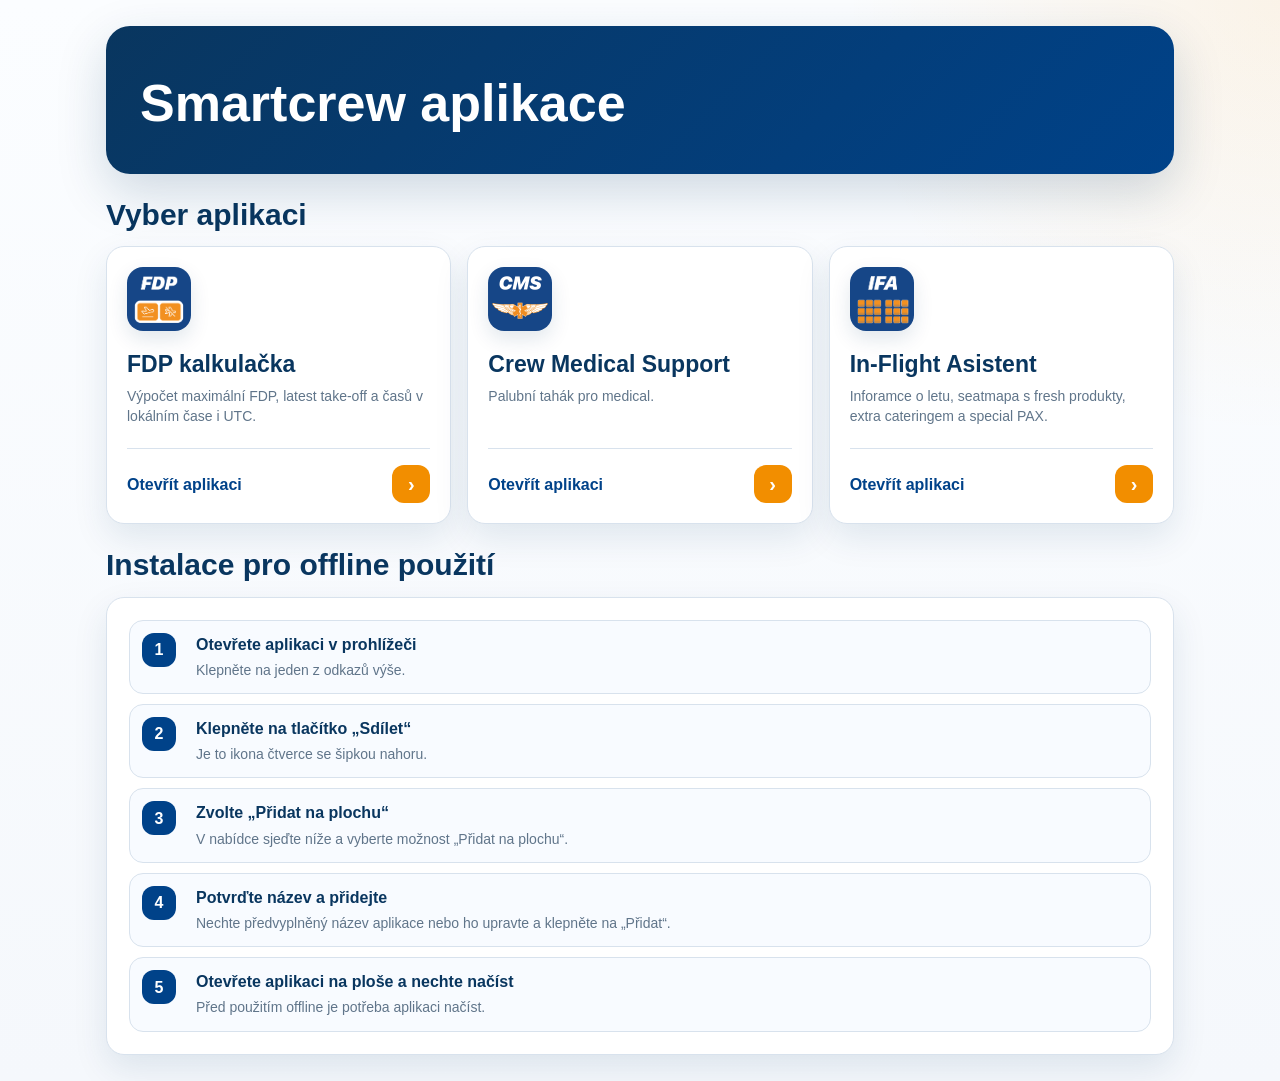
==== index.html @ e9f67f7e "Update index.html" ====
<!DOCTYPE html>
<html lang="cs">
<head>
  <meta charset="UTF-8" />
  <meta name="viewport" content="width=device-width, initial-scale=1, viewport-fit=cover" />
  <title>Smartcrew aplikace</title>
  <meta name="description" content="Rozcestník webových aplikací Smartcrew a návod pro instalaci na iOS." />
  <meta name="theme-color" content="#004289" />
  <meta name="apple-mobile-web-app-capable" content="yes" />
  <meta name="apple-mobile-web-app-status-bar-style" content="default" />
  <meta name="apple-mobile-web-app-title" content="Smartcrew" />

  <style>
    :root {
      --blue: #004289;
      --blue-dark: #09365f;
      --blue-soft: #eaf3fb;
      --orange: #f28e00;
      --orange-dark: #b85c00;
      --orange-soft: #fff3e3;
      --bg: #f5f8fc;
      --panel: #ffffff;
      --panel-soft: #f8fbff;
      --line: #d8e2ed;
      --text: #17324a;
      --muted: #60758a;
      --shadow: 0 14px 34px rgba(9, 54, 95, 0.10);
      --radius: 18px;
    }

    * {
      box-sizing: border-box;
    }

    html {
      scroll-behavior: smooth;
    }

    body {
      margin: 0;
      min-height: 100vh;
      color: var(--text);
      font-family: Inter, -apple-system, BlinkMacSystemFont, "Segoe UI", Roboto, Arial, sans-serif;
      background:
        radial-gradient(circle at top right, rgba(242, 142, 0, 0.09), transparent 26%),
        linear-gradient(180deg, #fbfdff 0%, var(--bg) 100%);
      line-height: 1.45;
    }

    a {
      color: inherit;
    }

    .wrap {
      width: min(1120px, 100%);
      margin: 0 auto;
      padding: 26px;
    }

    .hero {
      position: relative;
      overflow: hidden;
      border-radius: 24px;
      padding: 34px;
      color: #fff;
      background: linear-gradient(135deg, var(--blue-dark), var(--blue));
      box-shadow: 0 18px 50px rgba(9, 54, 95, 0.18);
    }



    .hero-content {
      position: relative;
      z-index: 1;
      max-width: 780px;
    }

    .eyebrow {
      display: inline-flex;
      align-items: center;
      min-height: 30px;
      padding: 6px 12px;
      border-radius: 999px;
      background: rgba(255, 255, 255, 0.14);
      font-size: 12px;
      font-weight: 800;
      letter-spacing: 0.08em;
      text-transform: uppercase;
    }

    h1 {
      margin: 16px 0 10px;
      font-size: clamp(32px, 5vw, 52px);
      line-height: 1.04;
      letter-spacing: 0;
    }

    .subtitle {
      margin: 0;
      max-width: 680px;
      color: rgba(255, 255, 255, 0.88);
      font-size: 17px;
    }

    .quick-actions {
      display: flex;
      flex-wrap: wrap;
      gap: 10px;
      margin-top: 22px;
    }

    .quick-actions a {
      display: inline-flex;
      align-items: center;
      justify-content: center;
      min-height: 46px;
      padding: 10px 14px;
      border: 1px solid rgba(255, 255, 255, 0.22);
      border-radius: 14px;
      background: rgba(255, 255, 255, 0.08);
      color: #fff;
      font-size: 14px;
      font-weight: 800;
      text-decoration: none;
      transition: transform 0.18s ease, background 0.18s ease, border-color 0.18s ease;
    }

    .quick-actions a:hover,
    .quick-actions a:focus-visible {
      transform: translateY(-1px);
      background: rgba(255, 255, 255, 0.16);
      border-color: rgba(255, 255, 255, 0.36);
      outline: none;
    }

    .section {
      margin-top: 24px;
    }

    .section-head {
      display: flex;
      align-items: end;
      justify-content: space-between;
      gap: 18px;
      margin-bottom: 14px;
    }

    h2 {
      margin: 0;
      color: var(--blue-dark);
      font-size: clamp(22px, 3vw, 30px);
      line-height: 1.14;
    }

    .section-note {
      margin: 0;
      max-width: 520px;
      color: var(--muted);
      font-size: 14px;
    }

    .app-grid {
      display: grid;
      grid-template-columns: repeat(3, minmax(0, 1fr));
      gap: 16px;
    }

    .app-card {
      display: flex;
      min-height: 250px;
      flex-direction: column;
      justify-content: space-between;
      gap: 22px;
      padding: 20px;
      border: 1px solid var(--line);
      border-radius: var(--radius);
      background: var(--panel);
      box-shadow: var(--shadow);
      text-decoration: none;
      transition: transform 0.18s ease, box-shadow 0.18s ease, border-color 0.18s ease;
    }

    .app-card:hover,
    .app-card:focus-visible {
      transform: translateY(-3px);
      border-color: rgba(242, 142, 0, 0.5);
      box-shadow: 0 18px 42px rgba(9, 54, 95, 0.16);
      outline: none;
    }

    .icon {
      display: inline-flex;
      align-items: center;
      justify-content: center;
      width: 64px;
      height: 64px;
      border-radius: 16px;
      background: #fff;
      box-shadow: 0 8px 20px rgba(9, 54, 95, 0.12);
      overflow: hidden;
    }

    .icon img {
      display: block;
      width: 100%;
      height: 100%;
      object-fit: cover;
    }

    .app-card h3 {
      margin: 14px 0 8px;
      color: var(--blue-dark);
      font-size: 23px;
      line-height: 1.15;
    }

    .app-card p {
      margin: 0;
      color: var(--muted);
      font-size: 14px;
    }

    .open-row {
      display: flex;
      align-items: center;
      justify-content: space-between;
      gap: 12px;
      padding-top: 16px;
      border-top: 1px solid var(--line);
      color: var(--blue);
      font-weight: 900;
    }

    .arrow {
      display: inline-flex;
      align-items: center;
      justify-content: center;
      width: 38px;
      height: 38px;
      border-radius: 12px;
      background: var(--orange);
      color: #fff;
      font-size: 20px;
      line-height: 1;
    }

    .install-panel {
      padding: 22px;
      border: 1px solid var(--line);
      border-radius: var(--radius);
      background: var(--panel);
      box-shadow: var(--shadow);
    }

    .steps {
      display: grid;
      gap: 10px;
      margin: 0;
      padding: 0;
      list-style: none;
      counter-reset: steps;
    }

    .steps li {
      display: grid;
      grid-template-columns: 42px 1fr;
      gap: 12px;
      align-items: start;
      padding: 12px;
      border: 1px solid var(--line);
      border-radius: 14px;
      background: var(--panel-soft);
      counter-increment: steps;
    }

    .steps li::before {
      content: counter(steps);
      display: inline-flex;
      align-items: center;
      justify-content: center;
      width: 34px;
      height: 34px;
      border-radius: 12px;
      background: var(--blue);
      color: #fff;
      font-weight: 900;
    }

    .steps strong {
      display: block;
      margin-bottom: 2px;
      color: var(--blue-dark);
    }

    .steps span {
      color: var(--muted);
      font-size: 14px;
    }

    .footer {
      margin-top: 22px;
      padding: 16px 18px;
      border: 1px solid var(--line);
      border-radius: 16px;
      background: rgba(255, 255, 255, 0.74);
      color: var(--muted);
      font-size: 13px;
      text-align: center;
    }

    @media (max-width: 920px) {
      .app-grid {
        grid-template-columns: 1fr;
      }

      .app-card {
        min-height: 0;
      }
    }

    @media (max-width: 640px) {
      .wrap {
        padding: 14px;
      }

      .hero {
        border-radius: 18px;
        padding: 24px 18px;
      }

      .hero::after {
        width: 190px;
        height: 190px;
        right: -76px;
        bottom: -86px;
      }

      .subtitle {
        font-size: 15px;
      }

      .quick-actions a {
        width: 100%;
      }

      .section-head {
        display: block;
      }

      .section-note {
        margin-top: 8px;
      }

      .app-card,
      .install-panel {
        padding: 16px;
        border-radius: 16px;
      }

      .steps li {
        grid-template-columns: 36px 1fr;
        gap: 10px;
      }
      .steps li::before {
        width: 30px;
        height: 30px;
        border-radius: 10px;
      }
    }
  </style>
</head>
<body>
  <main class="wrap">
    <section class="hero" aria-labelledby="page-title">
      <div class="hero-content">
        <h1 id="page-title">Smartcrew aplikace</h1>
              </div>
    </section>

    <section class="section" aria-labelledby="apps-title">
      <div class="section-head">
        <h2 id="apps-title">Vyber aplikaci</h2>
      </div>

      <div class="app-grid">
        <a class="app-card" href="https://smartcrew.cz/fdp/">
          <div>
            <span class="icon" aria-hidden="true"><img src="icon-fdp.png" alt="" /></span>
            <h3>FDP kalkulačka</h3>
            <p>Výpočet maximální FDP, latest take-off a časů v lokálním čase i UTC.</p>
          </div>
          <div class="open-row">
            <span>Otevřít aplikaci</span>
            <span class="arrow" aria-hidden="true">›</span>
          </div>
        </a>

        <a class="app-card" href="https://smartcrew.cz/cms/">
          <div>
            <span class="icon" aria-hidden="true"><img src="icon-cms.png" alt="" /></span>
            <h3>Crew Medical Support</h3>
            <p>Palubní tahák pro medical.</p>
          </div>
          <div class="open-row">
            <span>Otevřít aplikaci</span>
            <span class="arrow" aria-hidden="true">›</span>
          </div>
        </a>

        <a class="app-card" href="https://smartcrew.cz/ifa/">
          <div>
            <span class="icon" aria-hidden="true"><img src="icon-ifa.png" alt="" /></span>
            <h3>In-Flight Asistent</h3>
            <p>Inforamce o letu, seatmapa s fresh produkty, extra cateringem a special PAX.</p>
          </div>
          <div class="open-row">
            <span>Otevřít aplikaci</span>
            <span class="arrow" aria-hidden="true">›</span>
          </div>
        </a>
      </div>
    </section>

    <section class="section" id="ios" aria-labelledby="ios-title">
      <div class="section-head">
        <h2 id="ios-title">Instalace pro offline použití</h2>
      </div>

      <div class="install-panel">
        <ol class="steps">
          <li>
            <div>
              <strong>Otevřete aplikaci v prohlížeči</strong>
              <span>Klepněte na jeden z odkazů výše.</span>
            </div>
          </li>
          <li>
            <div>
              <strong>Klepněte na tlačítko „Sdílet“</strong>
              <span>Je to ikona čtverce se šipkou nahoru.</span>
            </div>
          </li>
          <li>
            <div>
              <strong>Zvolte „Přidat na plochu“</strong>
              <span>V nabídce sjeďte níže a vyberte možnost „Přidat na plochu“.</span>
            </div>
          </li>
          <li>
            <div>
              <strong>Potvrďte název a přidejte</strong>
              <span>Nechte předvyplněný název aplikace nebo ho upravte a klepněte na „Přidat“.</span>
            </div>
          </li>
            <li>
            <div>
              <strong>Otevřete aplikaci na ploše a nechte načíst</strong>
              <span>Před použitím offline je potřeba aplikaci načíst.</span>
            </div>
          </li>
        </ol>
      </div>
    </section>

    
  </main>
</body>
</html>
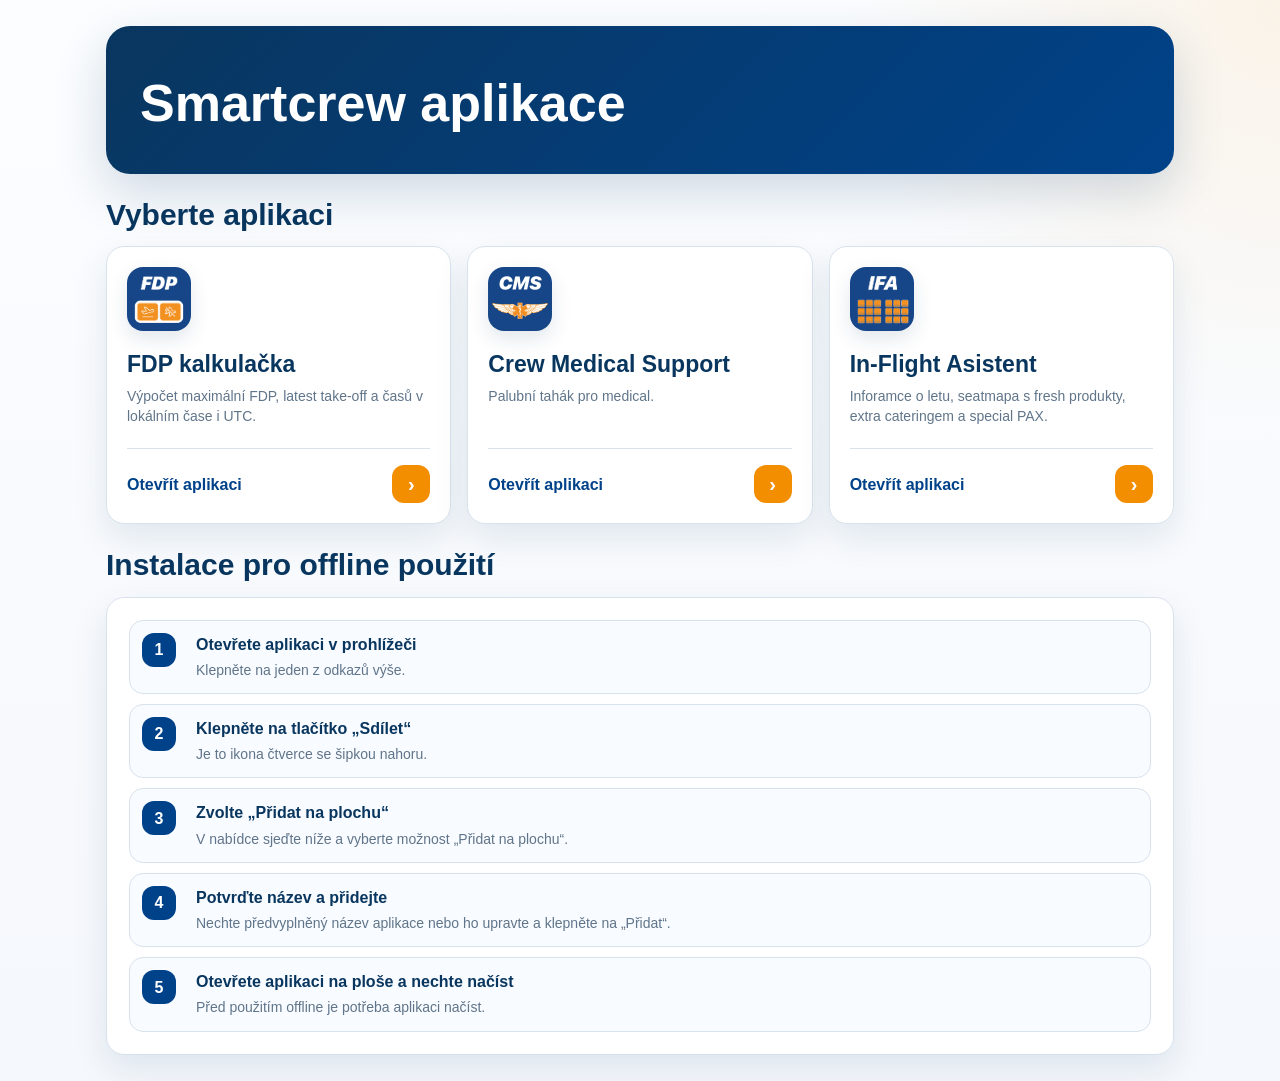
==== commit f7cb1f2c: "Update index.html" ====
--- a/index.html
+++ b/index.html
@@ -4,7 +4,7 @@
   <meta charset="UTF-8" />
   <meta name="viewport" content="width=device-width, initial-scale=1, viewport-fit=cover" />
   <title>Smartcrew aplikace</title>
-  <meta name="description" content="Rozcestník webových aplikací Smartcrew a návod pro instalaci na iOS." />
+  <meta name="description" content="Rozcestník webových aplikací Smartcrew a návod pro instalaci" />
   <meta name="theme-color" content="#004289" />
   <meta name="apple-mobile-web-app-capable" content="yes" />
   <meta name="apple-mobile-web-app-status-bar-style" content="default" />
@@ -379,7 +379,7 @@
 
     <section class="section" aria-labelledby="apps-title">
       <div class="section-head">
-        <h2 id="apps-title">Vyber aplikaci</h2>
+        <h2 id="apps-title">Vyberte aplikaci</h2>
       </div>
 
       <div class="app-grid">
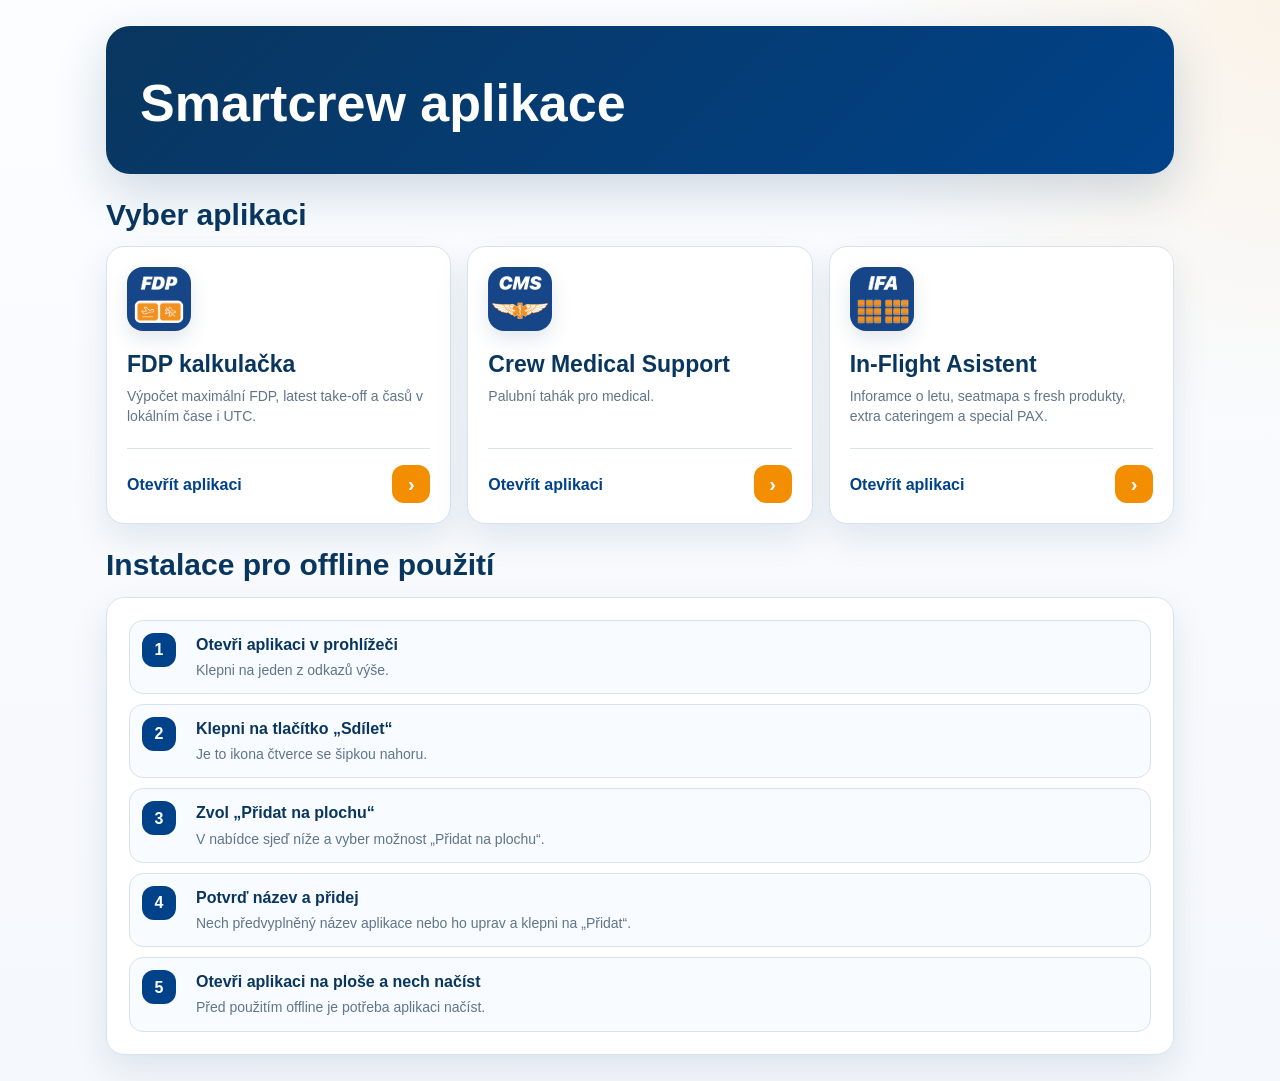
==== commit efd77890: "Update index.html" ====
--- a/index.html
+++ b/index.html
@@ -4,11 +4,20 @@
   <meta charset="UTF-8" />
   <meta name="viewport" content="width=device-width, initial-scale=1, viewport-fit=cover" />
   <title>Smartcrew aplikace</title>
-  <meta name="description" content="Rozcestník webových aplikací Smartcrew a návod pro instalaci" />
+  <meta name="description" content="Rozcestník webových aplikací Smartcrew a návod pro instalaci jako PWA na iOS." />
   <meta name="theme-color" content="#004289" />
   <meta name="apple-mobile-web-app-capable" content="yes" />
   <meta name="apple-mobile-web-app-status-bar-style" content="default" />
   <meta name="apple-mobile-web-app-title" content="Smartcrew" />
+
+  <!-- Google tag (gtag.js) -->
+  <script async src="https://www.googletagmanager.com/gtag/js?id=G-8K2XQ1VC02"></script>
+  <script>
+    window.dataLayer = window.dataLayer || [];
+    function gtag(){dataLayer.push(arguments);}
+    gtag("js", new Date());
+    gtag("config", "G-8K2XQ1VC02");
+  </script>
 
   <style>
     :root {
@@ -379,11 +388,11 @@
 
     <section class="section" aria-labelledby="apps-title">
       <div class="section-head">
-        <h2 id="apps-title">Vyberte aplikaci</h2>
+        <h2 id="apps-title">Vyber aplikaci</h2>
       </div>
 
       <div class="app-grid">
-        <a class="app-card" href="https://smartcrew.cz/fdp/">
+        <a class="app-card" href="https://smartcrew.cz/fdp/" data-app-name="FDP kalkulačka">
           <div>
             <span class="icon" aria-hidden="true"><img src="icon-fdp.png" alt="" /></span>
             <h3>FDP kalkulačka</h3>
@@ -395,7 +404,7 @@
           </div>
         </a>
 
-        <a class="app-card" href="https://smartcrew.cz/cms/">
+        <a class="app-card" href="https://smartcrew.cz/cms/" data-app-name="Crew Medical Support">
           <div>
             <span class="icon" aria-hidden="true"><img src="icon-cms.png" alt="" /></span>
             <h3>Crew Medical Support</h3>
@@ -407,7 +416,7 @@
           </div>
         </a>
 
-        <a class="app-card" href="https://smartcrew.cz/ifa/">
+        <a class="app-card" href="https://smartcrew.cz/ifa/" data-app-name="In-Flight Asistent">
           <div>
             <span class="icon" aria-hidden="true"><img src="icon-ifa.png" alt="" /></span>
             <h3>In-Flight Asistent</h3>
@@ -421,7 +430,7 @@
       </div>
     </section>
 
-    <section class="section" id="ios" aria-labelledby="ios-title">
+       <section class="section" id="ios" aria-labelledby="ios-title">
       <div class="section-head">
         <h2 id="ios-title">Instalace pro offline použití</h2>
       </div>
@@ -430,31 +439,31 @@
         <ol class="steps">
           <li>
             <div>
-              <strong>Otevřete aplikaci v prohlížeči</strong>
-              <span>Klepněte na jeden z odkazů výše.</span>
+              <strong>Otevři aplikaci v prohlížeči</strong>
+              <span>Klepni na jeden z odkazů výše.</span>
             </div>
           </li>
           <li>
             <div>
-              <strong>Klepněte na tlačítko „Sdílet“</strong>
+              <strong>Klepni na tlačítko „Sdílet“</strong>
               <span>Je to ikona čtverce se šipkou nahoru.</span>
             </div>
           </li>
           <li>
             <div>
-              <strong>Zvolte „Přidat na plochu“</strong>
-              <span>V nabídce sjeďte níže a vyberte možnost „Přidat na plochu“.</span>
+              <strong>Zvol „Přidat na plochu“</strong>
+              <span>V nabídce sjeď níže a vyber možnost „Přidat na plochu“.</span>
             </div>
           </li>
           <li>
             <div>
-              <strong>Potvrďte název a přidejte</strong>
-              <span>Nechte předvyplněný název aplikace nebo ho upravte a klepněte na „Přidat“.</span>
+              <strong>Potvrď název a přidej</strong>
+              <span>Nech předvyplněný název aplikace nebo ho uprav a klepni na „Přidat“.</span>
             </div>
           </li>
             <li>
             <div>
-              <strong>Otevřete aplikaci na ploše a nechte načíst</strong>
+              <strong>Otevři aplikaci na ploše a nech načíst</strong>
               <span>Před použitím offline je potřeba aplikaci načíst.</span>
             </div>
           </li>
@@ -464,5 +473,40 @@
 
     
   </main>
+
+  <script>
+    const sendAnalyticsEvent = (eventName, params = {}) => {
+      if (typeof gtag !== "function") return;
+
+      gtag("event", eventName, {
+        ...params,
+        transport_type: "beacon"
+      });
+    };
+
+    document.querySelectorAll("[data-app-name]").forEach((link) => {
+      link.addEventListener("click", () => {
+        sendAnalyticsEvent("select_app", {
+          app_name: link.dataset.appName,
+          link_url: link.href
+        });
+      });
+    });
+
+    window.addEventListener("appinstalled", () => {
+      sendAnalyticsEvent("pwa_installed", {
+        app_name: "Smartcrew rozcestník"
+      });
+    });
+
+    const isStandalone = window.matchMedia("(display-mode: standalone)").matches || window.navigator.standalone === true;
+
+    if (isStandalone && sessionStorage.getItem("pwa_standalone_open_sent") !== "1") {
+      sessionStorage.setItem("pwa_standalone_open_sent", "1");
+      sendAnalyticsEvent("pwa_standalone_open", {
+        app_name: "Smartcrew rozcestník"
+      });
+    }
+  </script>
 </body>
 </html>
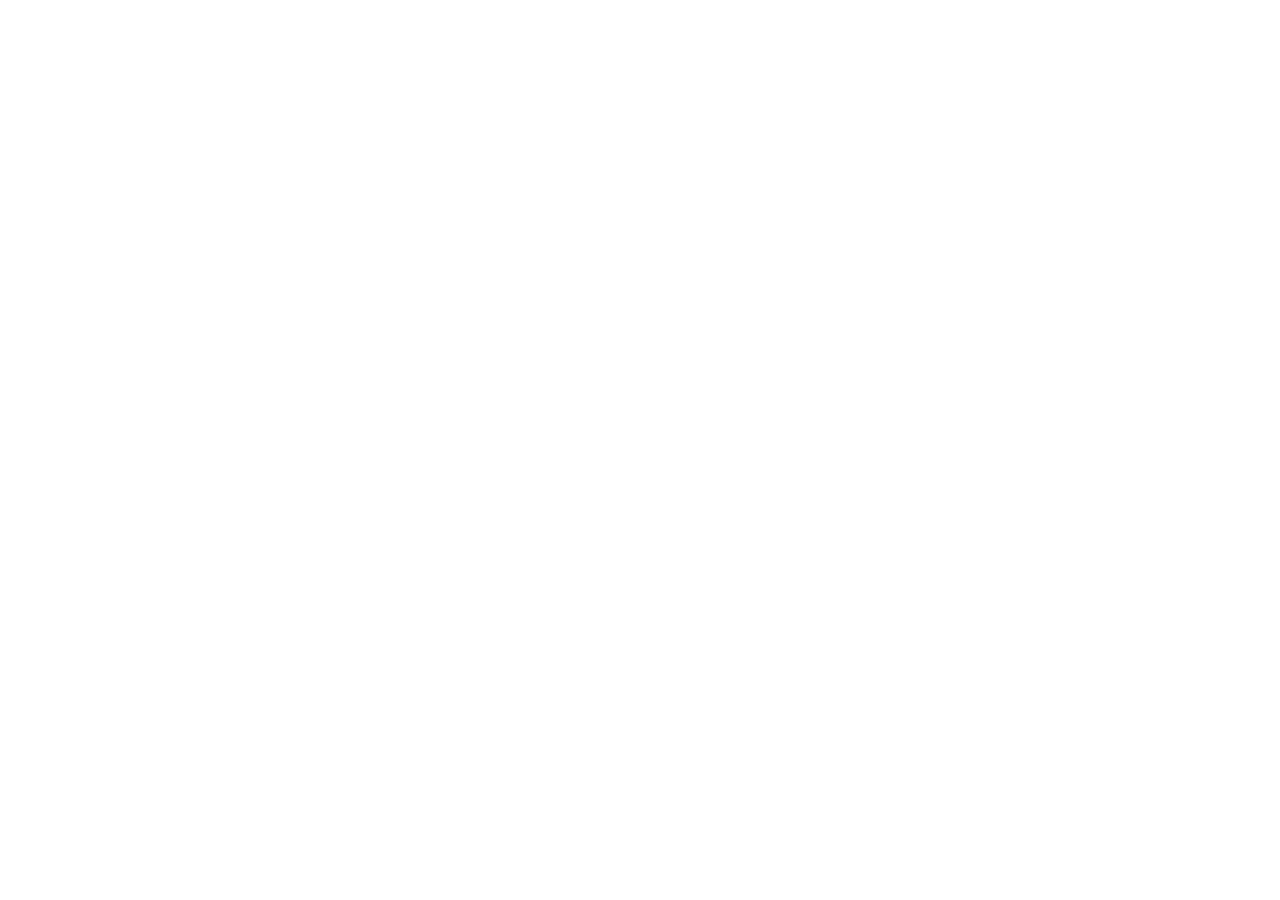
==== commit dfdc8bf4: "Update index.html" ====
--- a/index.html
+++ b/index.html
@@ -1,512 +1,24 @@
-<!DOCTYPE html>
+<!doctype html>
 <html lang="cs">
 <head>
-  <meta charset="UTF-8" />
-  <meta name="viewport" content="width=device-width, initial-scale=1, viewport-fit=cover" />
-  <title>Smartcrew aplikace</title>
-  <meta name="description" content="Rozcestník webových aplikací Smartcrew a návod pro instalaci jako PWA na iOS." />
-  <meta name="theme-color" content="#004289" />
-  <meta name="apple-mobile-web-app-capable" content="yes" />
-  <meta name="apple-mobile-web-app-status-bar-style" content="default" />
-  <meta name="apple-mobile-web-app-title" content="Smartcrew" />
-
-  <!-- Google tag (gtag.js) -->
-  <script async src="https://www.googletagmanager.com/gtag/js?id=G-8K2XQ1VC02"></script>
-  <script>
-    window.dataLayer = window.dataLayer || [];
-    function gtag(){dataLayer.push(arguments);}
-    gtag("js", new Date());
-    gtag("config", "G-8K2XQ1VC02");
-  </script>
-
-  <style>
-    :root {
-      --blue: #004289;
-      --blue-dark: #09365f;
-      --blue-soft: #eaf3fb;
-      --orange: #f28e00;
-      --orange-dark: #b85c00;
-      --orange-soft: #fff3e3;
-      --bg: #f5f8fc;
-      --panel: #ffffff;
-      --panel-soft: #f8fbff;
-      --line: #d8e2ed;
-      --text: #17324a;
-      --muted: #60758a;
-      --shadow: 0 14px 34px rgba(9, 54, 95, 0.10);
-      --radius: 18px;
-    }
-
-    * {
-      box-sizing: border-box;
-    }
-
-    html {
-      scroll-behavior: smooth;
-    }
-
-    body {
-      margin: 0;
-      min-height: 100vh;
-      color: var(--text);
-      font-family: Inter, -apple-system, BlinkMacSystemFont, "Segoe UI", Roboto, Arial, sans-serif;
-      background:
-        radial-gradient(circle at top right, rgba(242, 142, 0, 0.09), transparent 26%),
-        linear-gradient(180deg, #fbfdff 0%, var(--bg) 100%);
-      line-height: 1.45;
-    }
-
-    a {
-      color: inherit;
-    }
-
-    .wrap {
-      width: min(1120px, 100%);
-      margin: 0 auto;
-      padding: 26px;
-    }
-
-    .hero {
-      position: relative;
-      overflow: hidden;
-      border-radius: 24px;
-      padding: 34px;
-      color: #fff;
-      background: linear-gradient(135deg, var(--blue-dark), var(--blue));
-      box-shadow: 0 18px 50px rgba(9, 54, 95, 0.18);
-    }
-
-
-
-    .hero-content {
-      position: relative;
-      z-index: 1;
-      max-width: 780px;
-    }
-
-    .eyebrow {
-      display: inline-flex;
-      align-items: center;
-      min-height: 30px;
-      padding: 6px 12px;
-      border-radius: 999px;
-      background: rgba(255, 255, 255, 0.14);
-      font-size: 12px;
-      font-weight: 800;
-      letter-spacing: 0.08em;
-      text-transform: uppercase;
-    }
-
-    h1 {
-      margin: 16px 0 10px;
-      font-size: clamp(32px, 5vw, 52px);
-      line-height: 1.04;
-      letter-spacing: 0;
-    }
-
-    .subtitle {
-      margin: 0;
-      max-width: 680px;
-      color: rgba(255, 255, 255, 0.88);
-      font-size: 17px;
-    }
-
-    .quick-actions {
-      display: flex;
-      flex-wrap: wrap;
-      gap: 10px;
-      margin-top: 22px;
-    }
-
-    .quick-actions a {
-      display: inline-flex;
-      align-items: center;
-      justify-content: center;
-      min-height: 46px;
-      padding: 10px 14px;
-      border: 1px solid rgba(255, 255, 255, 0.22);
-      border-radius: 14px;
-      background: rgba(255, 255, 255, 0.08);
-      color: #fff;
-      font-size: 14px;
-      font-weight: 800;
-      text-decoration: none;
-      transition: transform 0.18s ease, background 0.18s ease, border-color 0.18s ease;
-    }
-
-    .quick-actions a:hover,
-    .quick-actions a:focus-visible {
-      transform: translateY(-1px);
-      background: rgba(255, 255, 255, 0.16);
-      border-color: rgba(255, 255, 255, 0.36);
-      outline: none;
-    }
-
-    .section {
-      margin-top: 24px;
-    }
-
-    .section-head {
-      display: flex;
-      align-items: end;
-      justify-content: space-between;
-      gap: 18px;
-      margin-bottom: 14px;
-    }
-
-    h2 {
-      margin: 0;
-      color: var(--blue-dark);
-      font-size: clamp(22px, 3vw, 30px);
-      line-height: 1.14;
-    }
-
-    .section-note {
-      margin: 0;
-      max-width: 520px;
-      color: var(--muted);
-      font-size: 14px;
-    }
-
-    .app-grid {
-      display: grid;
-      grid-template-columns: repeat(3, minmax(0, 1fr));
-      gap: 16px;
-    }
-
-    .app-card {
-      display: flex;
-      min-height: 250px;
-      flex-direction: column;
-      justify-content: space-between;
-      gap: 22px;
-      padding: 20px;
-      border: 1px solid var(--line);
-      border-radius: var(--radius);
-      background: var(--panel);
-      box-shadow: var(--shadow);
-      text-decoration: none;
-      transition: transform 0.18s ease, box-shadow 0.18s ease, border-color 0.18s ease;
-    }
-
-    .app-card:hover,
-    .app-card:focus-visible {
-      transform: translateY(-3px);
-      border-color: rgba(242, 142, 0, 0.5);
-      box-shadow: 0 18px 42px rgba(9, 54, 95, 0.16);
-      outline: none;
-    }
-
-    .icon {
-      display: inline-flex;
-      align-items: center;
-      justify-content: center;
-      width: 64px;
-      height: 64px;
-      border-radius: 16px;
-      background: #fff;
-      box-shadow: 0 8px 20px rgba(9, 54, 95, 0.12);
-      overflow: hidden;
-    }
-
-    .icon img {
-      display: block;
-      width: 100%;
-      height: 100%;
-      object-fit: cover;
-    }
-
-    .app-card h3 {
-      margin: 14px 0 8px;
-      color: var(--blue-dark);
-      font-size: 23px;
-      line-height: 1.15;
-    }
-
-    .app-card p {
-      margin: 0;
-      color: var(--muted);
-      font-size: 14px;
-    }
-
-    .open-row {
-      display: flex;
-      align-items: center;
-      justify-content: space-between;
-      gap: 12px;
-      padding-top: 16px;
-      border-top: 1px solid var(--line);
-      color: var(--blue);
-      font-weight: 900;
-    }
-
-    .arrow {
-      display: inline-flex;
-      align-items: center;
-      justify-content: center;
-      width: 38px;
-      height: 38px;
-      border-radius: 12px;
-      background: var(--orange);
-      color: #fff;
-      font-size: 20px;
-      line-height: 1;
-    }
-
-    .install-panel {
-      padding: 22px;
-      border: 1px solid var(--line);
-      border-radius: var(--radius);
-      background: var(--panel);
-      box-shadow: var(--shadow);
-    }
-
-    .steps {
-      display: grid;
-      gap: 10px;
-      margin: 0;
-      padding: 0;
-      list-style: none;
-      counter-reset: steps;
-    }
-
-    .steps li {
-      display: grid;
-      grid-template-columns: 42px 1fr;
-      gap: 12px;
-      align-items: start;
-      padding: 12px;
-      border: 1px solid var(--line);
-      border-radius: 14px;
-      background: var(--panel-soft);
-      counter-increment: steps;
-    }
-
-    .steps li::before {
-      content: counter(steps);
-      display: inline-flex;
-      align-items: center;
-      justify-content: center;
-      width: 34px;
-      height: 34px;
-      border-radius: 12px;
-      background: var(--blue);
-      color: #fff;
-      font-weight: 900;
-    }
-
-    .steps strong {
-      display: block;
-      margin-bottom: 2px;
-      color: var(--blue-dark);
-    }
-
-    .steps span {
-      color: var(--muted);
-      font-size: 14px;
-    }
-
-    .footer {
-      margin-top: 22px;
-      padding: 16px 18px;
-      border: 1px solid var(--line);
-      border-radius: 16px;
-      background: rgba(255, 255, 255, 0.74);
-      color: var(--muted);
-      font-size: 13px;
-      text-align: center;
-    }
-
-    @media (max-width: 920px) {
-      .app-grid {
-        grid-template-columns: 1fr;
-      }
-
-      .app-card {
-        min-height: 0;
-      }
-    }
-
-    @media (max-width: 640px) {
-      .wrap {
-        padding: 14px;
-      }
-
-      .hero {
-        border-radius: 18px;
-        padding: 24px 18px;
-      }
-
-      .hero::after {
-        width: 190px;
-        height: 190px;
-        right: -76px;
-        bottom: -86px;
-      }
-
-      .subtitle {
-        font-size: 15px;
-      }
-
-      .quick-actions a {
-        width: 100%;
-      }
-
-      .section-head {
-        display: block;
-      }
-
-      .section-note {
-        margin-top: 8px;
-      }
-
-      .app-card,
-      .install-panel {
-        padding: 16px;
-        border-radius: 16px;
-      }
-
-      .steps li {
-        grid-template-columns: 36px 1fr;
-        gap: 10px;
-      }
-      .steps li::before {
-        width: 30px;
-        height: 30px;
-        border-radius: 10px;
-      }
-    }
-  </style>
+<meta charset="utf-8">
+<meta name="viewport" content="width=device-width,initial-scale=1">
+<title>Smartcrew</title>
+<!-- smartcrew.cz (bez www) běží na GitHub Pages jen kvůli přesměrování na www.smartcrew.cz (Cloudflare Pages).
+     Stejný obsah je i v 404.html, takže se přesměruje každá adresa a cesta zůstane zachovaná. -->
+<script>
+  location.replace('https://www.smartcrew.cz' + location.pathname + location.search + location.hash);
+</script>
+<meta http-equiv="refresh" content="0; url=https://www.smartcrew.cz/">
+<link rel="canonical" href="https://www.smartcrew.cz/">
+<meta name="robots" content="noindex">
+<style>
+  body { margin: 0; min-height: 100vh; display: grid; place-items: center; background: #104a89; color: #fff;
+         font: 16px/1.5 system-ui, -apple-system, "Segoe UI", sans-serif; text-align: center; padding: 16px; }
+  a { color: #fff; }
+</style>
 </head>
 <body>
-  <main class="wrap">
-    <section class="hero" aria-labelledby="page-title">
-      <div class="hero-content">
-        <h1 id="page-title">Smartcrew aplikace</h1>
-              </div>
-    </section>
-
-    <section class="section" aria-labelledby="apps-title">
-      <div class="section-head">
-        <h2 id="apps-title">Vyber aplikaci</h2>
-      </div>
-
-      <div class="app-grid">
-        <a class="app-card" href="https://smartcrew.cz/fdp/" data-app-name="FDP kalkulačka">
-          <div>
-            <span class="icon" aria-hidden="true"><img src="icon-fdp.png" alt="" /></span>
-            <h3>FDP kalkulačka</h3>
-            <p>Výpočet maximální FDP, latest take-off a časů v lokálním čase i UTC.</p>
-          </div>
-          <div class="open-row">
-            <span>Otevřít aplikaci</span>
-            <span class="arrow" aria-hidden="true">›</span>
-          </div>
-        </a>
-
-        <a class="app-card" href="https://smartcrew.cz/cms/" data-app-name="Crew Medical Support">
-          <div>
-            <span class="icon" aria-hidden="true"><img src="icon-cms.png" alt="" /></span>
-            <h3>Crew Medical Support</h3>
-            <p>Palubní tahák pro medical.</p>
-          </div>
-          <div class="open-row">
-            <span>Otevřít aplikaci</span>
-            <span class="arrow" aria-hidden="true">›</span>
-          </div>
-        </a>
-
-        <a class="app-card" href="https://smartcrew.cz/ifa/" data-app-name="In-Flight Asistent">
-          <div>
-            <span class="icon" aria-hidden="true"><img src="icon-ifa.png" alt="" /></span>
-            <h3>In-Flight Asistent</h3>
-            <p>Inforamce o letu, seatmapa s fresh produkty, extra cateringem a special PAX.</p>
-          </div>
-          <div class="open-row">
-            <span>Otevřít aplikaci</span>
-            <span class="arrow" aria-hidden="true">›</span>
-          </div>
-        </a>
-      </div>
-    </section>
-
-       <section class="section" id="ios" aria-labelledby="ios-title">
-      <div class="section-head">
-        <h2 id="ios-title">Instalace pro offline použití</h2>
-      </div>
-
-      <div class="install-panel">
-        <ol class="steps">
-          <li>
-            <div>
-              <strong>Otevři aplikaci v prohlížeči</strong>
-              <span>Klepni na jeden z odkazů výše.</span>
-            </div>
-          </li>
-          <li>
-            <div>
-              <strong>Klepni na tlačítko „Sdílet“</strong>
-              <span>Je to ikona čtverce se šipkou nahoru.</span>
-            </div>
-          </li>
-          <li>
-            <div>
-              <strong>Zvol „Přidat na plochu“</strong>
-              <span>V nabídce sjeď níže a vyber možnost „Přidat na plochu“.</span>
-            </div>
-          </li>
-          <li>
-            <div>
-              <strong>Potvrď název a přidej</strong>
-              <span>Nech předvyplněný název aplikace nebo ho uprav a klepni na „Přidat“.</span>
-            </div>
-          </li>
-            <li>
-            <div>
-              <strong>Otevři aplikaci na ploše a nech načíst</strong>
-              <span>Před použitím offline je potřeba aplikaci načíst.</span>
-            </div>
-          </li>
-        </ol>
-      </div>
-    </section>
-
-    
-  </main>
-
-  <script>
-    const sendAnalyticsEvent = (eventName, params = {}) => {
-      if (typeof gtag !== "function") return;
-
-      gtag("event", eventName, {
-        ...params,
-        transport_type: "beacon"
-      });
-    };
-
-    document.querySelectorAll("[data-app-name]").forEach((link) => {
-      link.addEventListener("click", () => {
-        sendAnalyticsEvent("select_app", {
-          app_name: link.dataset.appName,
-          link_url: link.href
-        });
-      });
-    });
-
-    window.addEventListener("appinstalled", () => {
-      sendAnalyticsEvent("pwa_installed", {
-        app_name: "Smartcrew rozcestník"
-      });
-    });
-
-    const isStandalone = window.matchMedia("(display-mode: standalone)").matches || window.navigator.standalone === true;
-
-    if (isStandalone && sessionStorage.getItem("pwa_standalone_open_sent") !== "1") {
-      sessionStorage.setItem("pwa_standalone_open_sent", "1");
-      sendAnalyticsEvent("pwa_standalone_open", {
-        app_name: "Smartcrew rozcestník"
-      });
-    }
-  </script>
+<p>Smartcrew se přestěhoval na <a href="https://www.smartcrew.cz/">www.smartcrew.cz</a>.</p>
 </body>
 </html>
